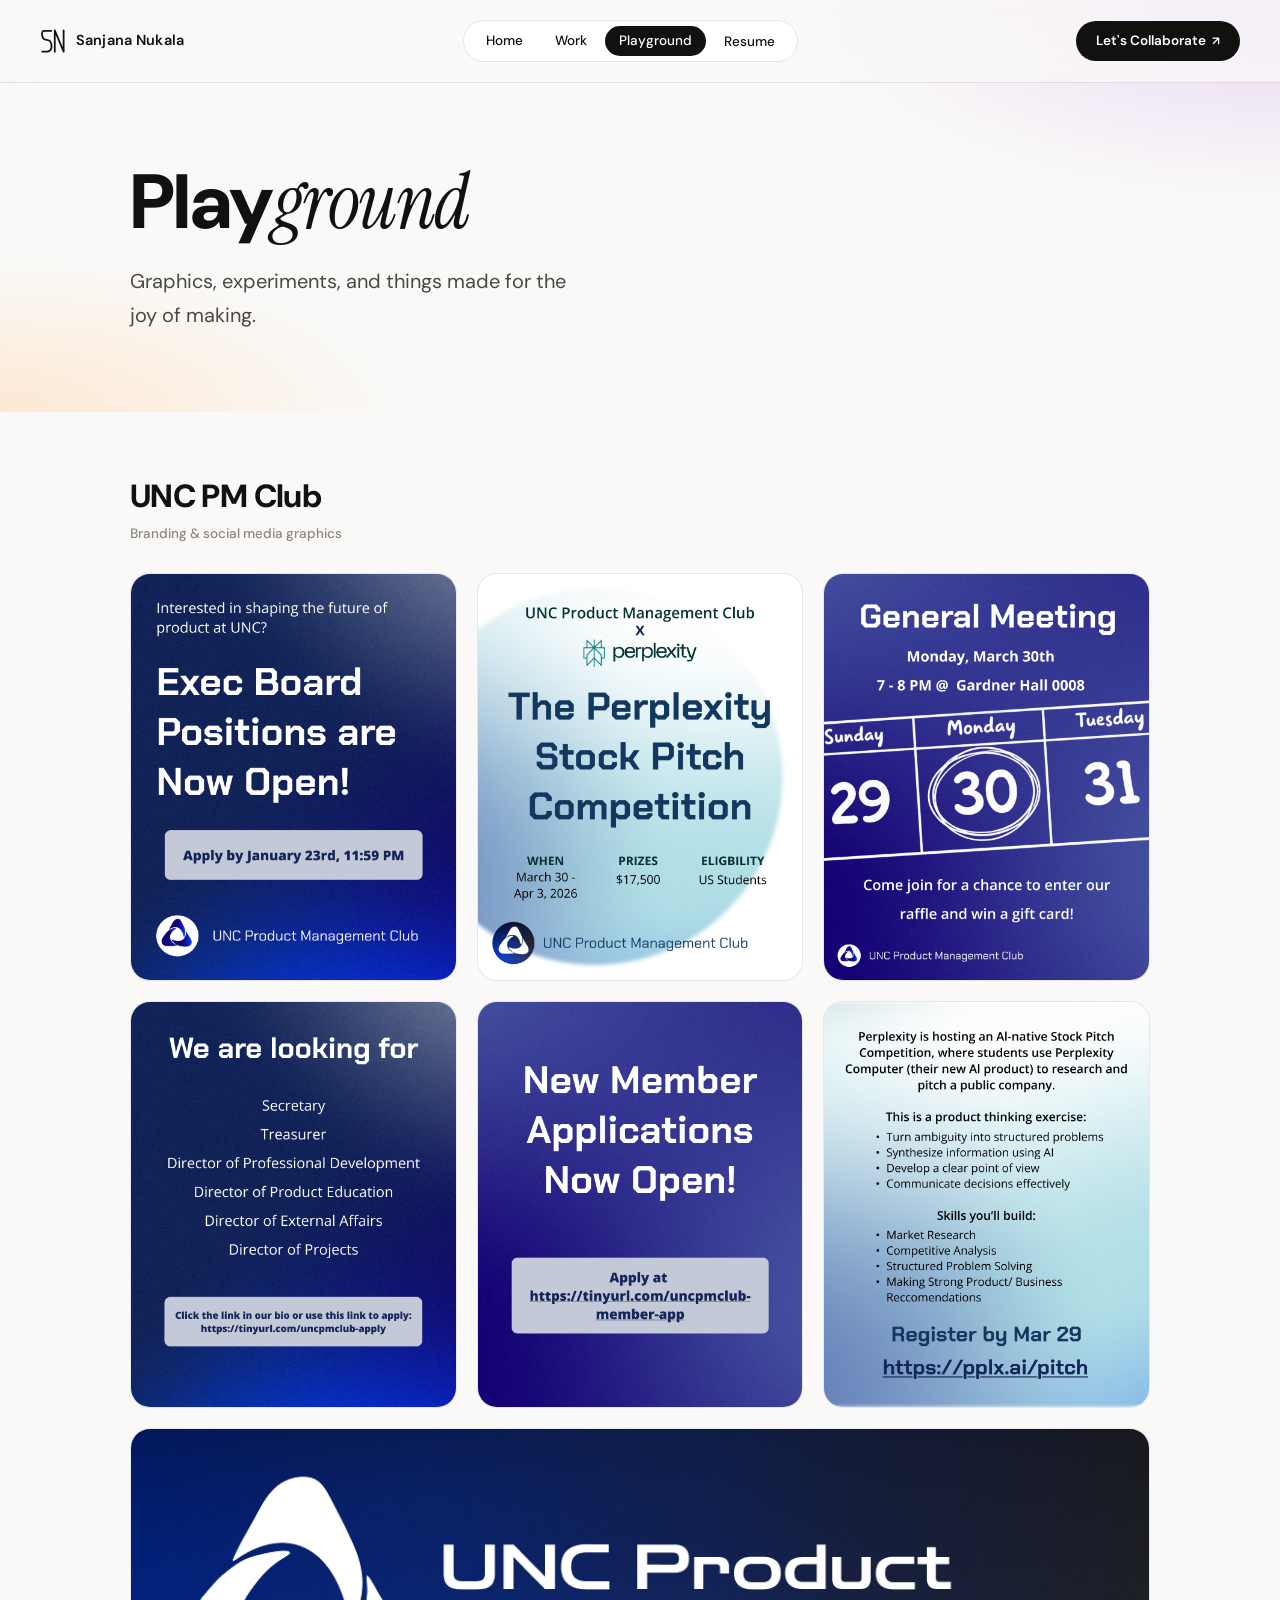
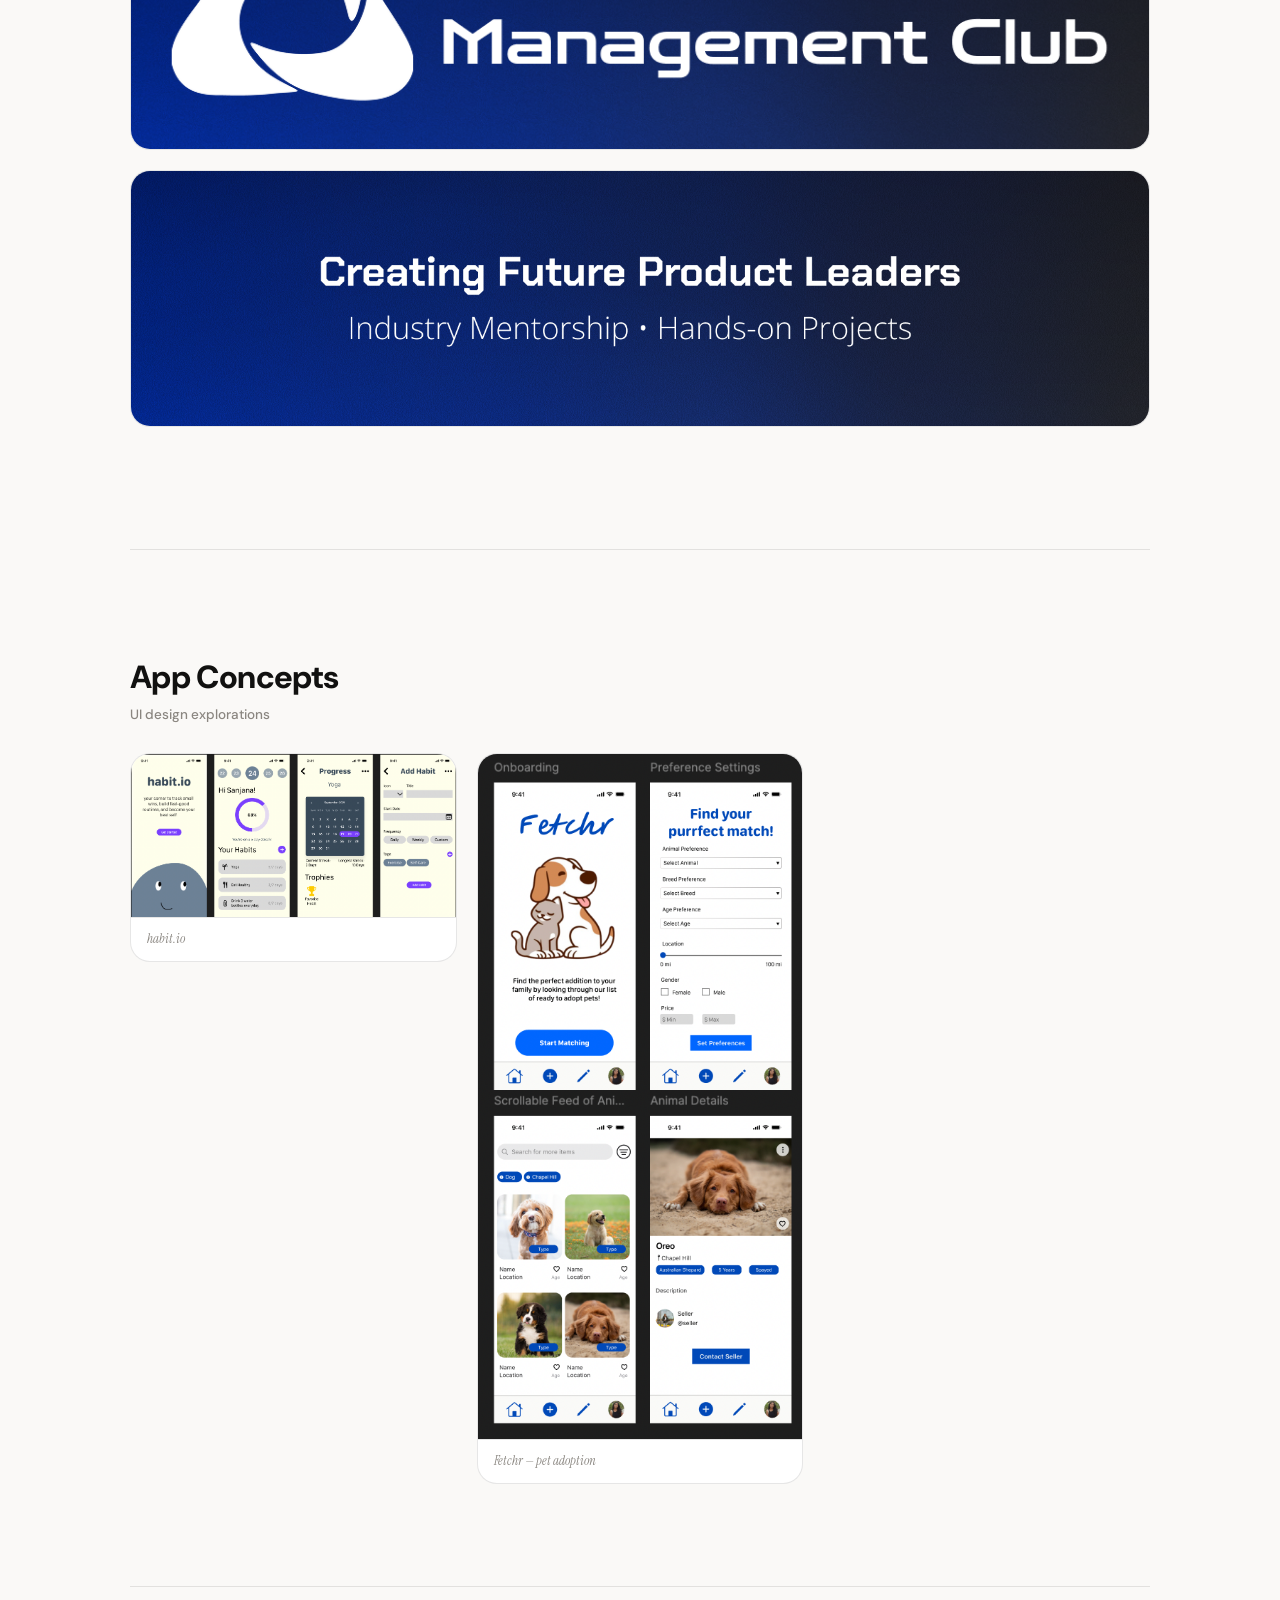
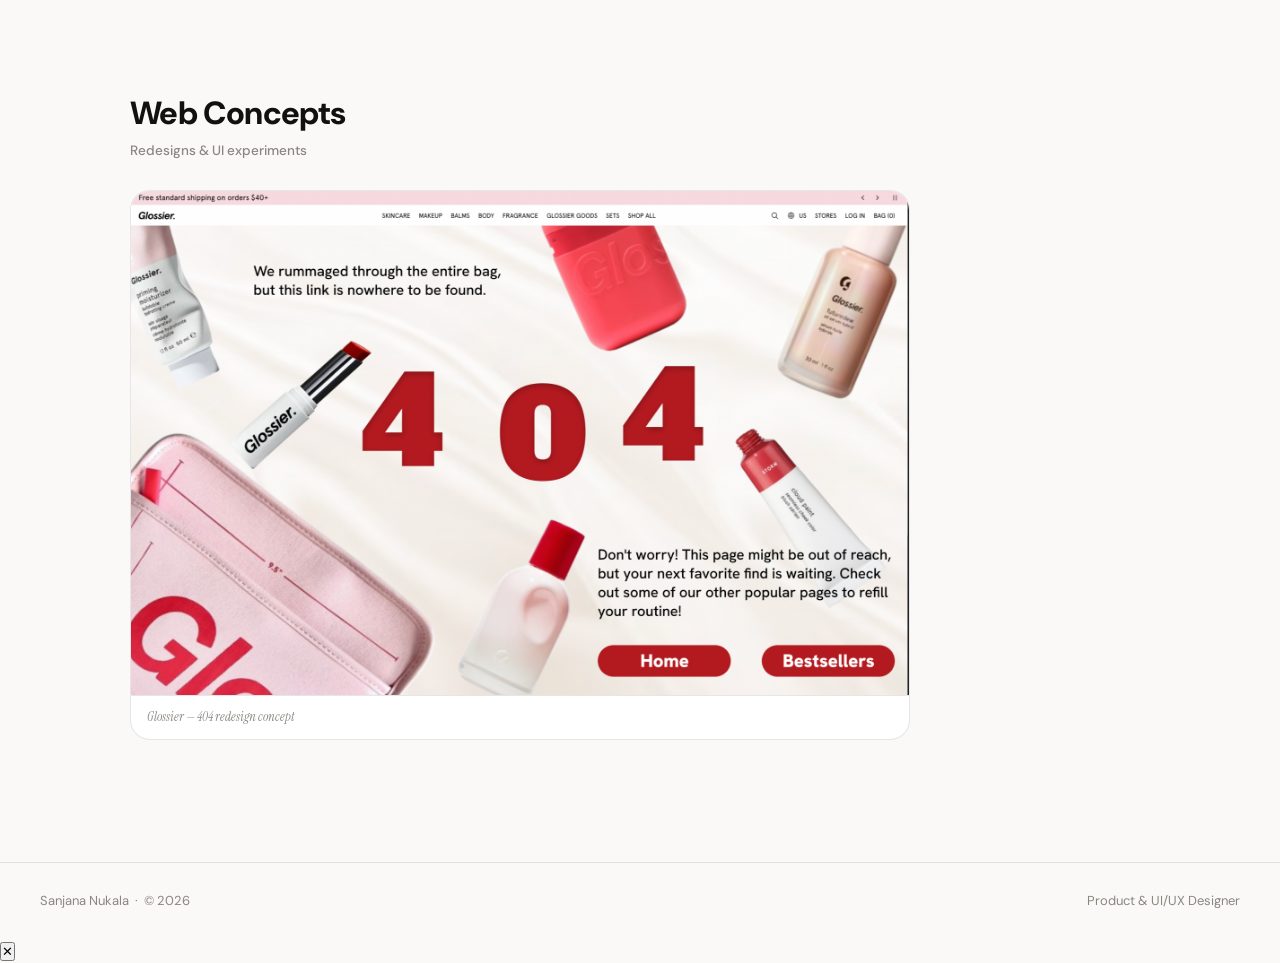
==== playground/index.html @ 4ff10755 "Playground page" ====
<!DOCTYPE html>
<html lang="en">
<head>
  <meta charset="UTF-8" />
  <meta name="viewport" content="width=device-width, initial-scale=1.0" />
  <meta name="description" content="Playground — Sanjana Nukala's graphics, experiments, and creative work." />
  <title>Playground — Sanjana Nukala</title>
  <link rel="stylesheet" href="../css/global.css" />
  <link rel="stylesheet" href="../css/playground.css" />
</head>
<body>

  <!-- ── NAV ──────────────────────────────────────────────── -->
  <nav class="nav">
    <a href="/" class="nav-logo">
      <svg viewBox="0 0 44 44" fill="none" xmlns="http://www.w3.org/2000/svg" aria-hidden="true">
        <path d="M19 5H6C2 5 2 20 11 20C21 20 23 37 13 40H4"
              stroke="currentColor" stroke-width="3" stroke-linecap="round" stroke-linejoin="round"/>
        <path d="M25 4V40 M25 4L40 40 M40 4V40"
              stroke="currentColor" stroke-width="3" stroke-linecap="round" stroke-linejoin="round"/>
      </svg>
      Sanjana Nukala
    </a>
    <div class="nav-links">
      <a href="/">Home</a>
      <a href="/work/">Work</a>
      <a href="/playground/" class="active">Playground</a>
      <button data-resume-trigger>Resume</button>
    </div>
    <a href="mailto:hello@youremail.com" class="nav-cta">Let's Collaborate</a>
  </nav>

  <!-- ── HERO ─────────────────────────────────────────────── -->
  <section class="pg-hero">
    <div class="container">
      <h1>Play<em>ground</em></h1>
      <p class="t-large">
        Graphics, experiments, and things made for the joy of making.
      </p>
    </div>
  </section>

  <!-- ── GALLERY ───────────────────────────────────────────── -->
  <div class="container">

    <!-- ── UNC PM Club ── -->
    <div class="pg-section reveal">
      <h2 class="pg-section-title">UNC PM Club</h2>
      <p class="pg-section-sub">Branding &amp; social media graphics</p>
    </div>
    <div class="pg-gallery">
      <figure class="pg-item reveal">
        <img src="../resources/playground/UNC PM Club/Instagram post - 1.png" alt="Exec Board Positions Open — UNC PM Club" data-lightbox />
      </figure>
      <figure class="pg-item reveal">
        <img src="../resources/playground/UNC PM Club/Instagram post - 2.png" alt="UNC PM Club Instagram post 2" data-lightbox />
      </figure>
      <figure class="pg-item reveal">
        <img src="../resources/playground/UNC PM Club/Perplexity Post.png" alt="UNC PM Club × Perplexity Stock Pitch Competition" data-lightbox />
      </figure>
      <figure class="pg-item reveal">
        <img src="../resources/playground/UNC PM Club/Instagram post - 3.png" alt="UNC PM Club Instagram post 3" data-lightbox />
      </figure>
      <figure class="pg-item reveal">
        <img src="../resources/playground/UNC PM Club/Instagram post - 5.png" alt="UNC PM Club Instagram post 5" data-lightbox />
      </figure>
      <figure class="pg-item reveal">
        <img src="../resources/playground/UNC PM Club/Perplexity Post 2.png" alt="UNC PM Club × Perplexity post 2" data-lightbox />
      </figure>
      <figure class="pg-item pg-item--wide reveal">
        <img src="../resources/playground/UNC PM Club/Banner.png" alt="UNC PM Club Banner" data-lightbox />
      </figure>
      <figure class="pg-item pg-item--wide reveal">
        <img src="../resources/playground/UNC PM Club/Linkdln Banner with Copy.png" alt="UNC PM Club LinkedIn Banner" data-lightbox />
      </figure>
    </div>

    <!-- ── App Concepts ── -->
    <div class="pg-section reveal">
      <h2 class="pg-section-title">App Concepts</h2>
      <p class="pg-section-sub">UI design explorations</p>
    </div>
    <div class="pg-gallery">
      <figure class="pg-item reveal">
        <img src="../resources/playground/habit-io.png" alt="habit.io — habit tracking app concept" data-lightbox />
        <figcaption>habit.io</figcaption>
      </figure>
      <figure class="pg-item reveal">
        <img src="../resources/playground/fetchr.png" alt="Fetchr — pet adoption app concept" data-lightbox />
        <figcaption>Fetchr — pet adoption</figcaption>
      </figure>
    </div>

    <!-- ── Web Concepts ── -->
    <div class="pg-section reveal">
      <h2 class="pg-section-title">Web Concepts</h2>
      <p class="pg-section-sub">Redesigns &amp; UI experiments</p>
    </div>
    <div class="pg-gallery pg-gallery--single">
      <figure class="pg-item reveal">
        <img src="../resources/playground/404-design.png" alt="Glossier 404 page redesign concept" data-lightbox />
        <figcaption>Glossier — 404 redesign concept</figcaption>
      </figure>
    </div>

  </div>

  <!-- ── FOOTER ────────────────────────────────────────────── -->
  <footer class="site-footer">
    <p>Sanjana Nukala &nbsp;·&nbsp; © 2026</p>
    <p>Product & UI/UX Designer</p>
  </footer>

  <script src="../js/main.js"></script>
</body>
</html>
---- css/global.css ----
/* ============================================================
   GLOBAL.CSS — Sanjana Nukala Portfolio
   Shared tokens, components, and utilities
   ============================================================ */

/* ── Google Fonts ────────────────────────────────────────── */
@import url('https://fonts.googleapis.com/css2?family=DM+Sans:ital,opsz,wght@0,9..40,300..800;1,9..40,300..800&family=Instrument+Serif:ital@0;1&display=swap');

/* ── CSS Variables ───────────────────────────────────────── */
:root {
  /* Colors */
  --bg:          #faf9f7;
  --bg-warm:     #fdf6ee;
  --bg-cool:     #eef4fb;
  --ink:         #111110;
  --ink-mid:     #4a4845;
  --ink-soft:    #8a8680;
  --border:      rgba(17,17,16,0.10);
  --tag-bg:      rgba(17,17,16,0.07);
  --tag-text:    #2c2c2a;

  /* Typography */
  --serif:  'Instrument Serif', Georgia, serif;
  --sans:   'DM Sans', system-ui, sans-serif;

  /* Spacing */
  --section-pad: clamp(60px, 8vw, 120px);
  --page-pad:    40px;
  --radius:      14px;
  --radius-lg:   20px;
  --radius-full: 99px;

  /* Shadows */
  --shadow-sm:  0 2px 12px rgba(0,0,0,0.05);
  --shadow-md:  0 8px 28px rgba(0,0,0,0.07);
  --shadow-lg:  0 20px 60px rgba(0,0,0,0.09);
}

/* ── Reset ───────────────────────────────────────────────── */
*, *::before, *::after { box-sizing: border-box; margin: 0; padding: 0; }
html { scroll-behavior: smooth; }
body {
  font-family: var(--sans);
  background: var(--bg);
  color: var(--ink);
  -webkit-font-smoothing: antialiased;
  overflow-x: hidden;
  line-height: 1.5;
}
img  { display: block; max-width: 100%; }
a    { text-decoration: none; color: inherit; }
ul   { list-style: none; }

/* ── Typography ─────────────────────────────────────────── */
.t-serif   { font-family: var(--serif); }
.t-italic  { font-family: var(--serif); font-style: italic; font-weight: 400; }
.t-label   {
  font-size: 11px; font-weight: 700;
  letter-spacing: 0.10em; text-transform: uppercase;
  color: var(--ink-soft);
}
.t-body    { font-size: clamp(15px, 1.3vw, 17px); color: var(--ink-mid); line-height: 1.75; }
.t-large   { font-size: clamp(17px, 1.6vw, 20px); color: var(--ink-mid); line-height: 1.7; }

/* ── Layout ─────────────────────────────────────────────── */
.container  { max-width: 1100px; margin: 0 auto; padding: 0 var(--page-pad); }
.section    { padding: var(--section-pad) 0; border-bottom: 1px solid var(--border); }
.section:last-of-type { border-bottom: none; }
.divider    { border: none; border-top: 1px solid var(--border); }

/* ── NAV ─────────────────────────────────────────────────── */
.nav {
  position: fixed; top: 0; left: 0; right: 0; z-index: 100;
  display: flex; align-items: center; justify-content: space-between;
  padding: 20px var(--page-pad);
  background: rgba(250,249,247,0.72);
  backdrop-filter: blur(18px);
  -webkit-backdrop-filter: blur(18px);
  border-bottom: 1px solid var(--border);
}
.nav-logo {
  display: flex; align-items: center; gap: 10px;
  font-weight: 600; font-size: 14.5px; letter-spacing: 0.01em;
}
.nav-logo svg { width: 26px; height: 26px; }
.nav-links {
  display: flex; align-items: center; gap: 4px;
  background: white; border: 1px solid var(--border);
  border-radius: var(--radius-full); padding: 5px 8px;
}
.nav-links a {
  font-size: 13.5px; font-weight: 500; padding: 5px 14px;
  border-radius: var(--radius-full); transition: background 0.2s, color 0.2s;
}
.nav-links a.active { background: var(--ink); color: white; }
.nav-links a:hover:not(.active) { background: rgba(0,0,0,0.05); }
.nav-cta {
  background: var(--ink); color: white;
  border-radius: var(--radius-full); padding: 10px 20px;
  font-size: 13.5px; font-weight: 600;
  display: flex; align-items: center; gap: 6px;
  transition: opacity 0.2s;
}
.nav-cta::after { content: "↗"; font-size: 12px; }
.nav-cta:hover  { opacity: 0.8; }

/* ── FOOTER ──────────────────────────────────────────────── */
.site-footer {
  border-top: 1px solid var(--border);
  padding: 28px var(--page-pad);
  display: flex; justify-content: space-between; align-items: center;
}
.site-footer p { font-size: 13px; color: var(--ink-soft); }

/* Footer case-study prev/next nav */
.footer-nav {
  padding: 60px 0;
  border-top: 1px solid var(--border);
  display: flex; justify-content: space-between; align-items: center;
}
.footer-nav-link { display: flex; flex-direction: column; gap: 6px; }
.footer-nav-link.right { text-align: right; }
.footer-nav-link .nav-dir  { font-size: 11px; font-weight: 700; letter-spacing: 0.1em; text-transform: uppercase; color: var(--ink-soft); }
.footer-nav-link .nav-title { font-size: clamp(16px, 2vw, 22px); font-weight: 800; letter-spacing: -0.025em; transition: opacity 0.2s; }
.footer-nav-link:hover .nav-title { opacity: 0.45; }

/* ── CHIPS & TAGS ────────────────────────────────────────── */
.chip {
  border: 1px solid var(--border); border-radius: var(--radius-full);
  padding: 7px 16px; font-size: 13px; font-weight: 500;
  background: rgba(255,255,255,0.7); display: inline-block;
}
.tag {
  display: inline-flex; align-items: center; gap: 6px;
  background: var(--tag-bg); color: var(--tag-text);
  border-radius: var(--radius-full); padding: 6px 14px;
  font-size: 12px; font-weight: 600; letter-spacing: 0.04em;
  text-transform: uppercase;
}
.tag.dot::before {
  content: ""; width: 7px; height: 7px; border-radius: 50%;
  background: #3b82f6; flex-shrink: 0;
}

/* ── CARDS ───────────────────────────────────────────────── */
.card {
  background: white; border: 1px solid var(--border);
  border-radius: 16px; overflow: hidden;
  transition: transform 0.25s ease, box-shadow 0.25s ease;
}
.card:hover { transform: translateY(-4px); box-shadow: var(--shadow-md); }
.card-body { padding: 24px; }

/* ── CALLOUT ─────────────────────────────────────────────── */
.callout {
  background: linear-gradient(135deg, var(--bg-cool), var(--bg-warm));
  border: 1px solid var(--border);
  border-radius: var(--radius-lg);
  padding: 36px 40px;
  margin: 40px 0;
}
.callout p {
  font-family: var(--serif); font-style: italic;
  font-size: clamp(18px, 2vw, 24px); line-height: 1.55;
}

/* ── BUTTONS ─────────────────────────────────────────────── */
.btn {
  display: inline-flex; align-items: center; gap: 8px;
  border-radius: var(--radius-full); padding: 11px 24px;
  font-family: var(--sans); font-size: 14px; font-weight: 600;
  transition: opacity 0.2s, transform 0.15s;
  cursor: pointer;
}
.btn:hover { opacity: 0.85; transform: translateY(-1px); }
.btn-dark  { background: var(--ink); color: white; }
.btn-light { background: white; color: var(--ink); border: 1px solid var(--border); }
.btn::after { content: "↗"; font-size: 11px; }

/* ── SCROLL REVEAL ───────────────────────────────────────── */
.reveal {
  opacity: 0; transform: translateY(22px);
  transition: opacity 0.75s ease, transform 0.75s ease;
}
.reveal.visible { opacity: 1; transform: none; }

/* ── ANIMATIONS ──────────────────────────────────────────── */
@keyframes fadeUp {
  from { opacity: 0; transform: translateY(18px); }
  to   { opacity: 1; transform: translateY(0); }
}
@keyframes fadeIn {
  from { opacity: 0; }
  to   { opacity: 1; }
}

/* ── RESUME NAV BUTTON ───────────────────────────────────── */
.nav-links [data-resume-trigger] {
  font-size: 13.5px; font-weight: 500; padding: 5px 14px;
  border-radius: var(--radius-full);
  transition: background 0.2s, color 0.2s;
  background: none; border: none; cursor: pointer;
  color: inherit; font-family: var(--sans);
}
.nav-links [data-resume-trigger]:hover { background: rgba(0,0,0,0.05); }

/* ── RESUME MODAL ────────────────────────────────────────── */
#resume-modal {
  display: none;
  position: fixed; inset: 0; z-index: 1000;
  align-items: center; justify-content: center;
  padding: 24px;
}
#resume-modal.open { display: flex; }
.resume-modal-backdrop {
  position: absolute; inset: 0;
  background: rgba(17,17,16,0.55);
  backdrop-filter: blur(10px);
  -webkit-backdrop-filter: blur(10px);
}
.resume-modal-panel {
  position: relative; z-index: 1;
  background: white; border-radius: 20px;
  width: 100%; max-width: 860px;
  height: 90vh; max-height: 1000px;
  display: flex; flex-direction: column;
  overflow: hidden;
  box-shadow: var(--shadow-lg);
  animation: modalSlideUp 0.25s ease;
}
@keyframes modalSlideUp {
  from { opacity: 0; transform: translateY(16px) scale(0.98); }
  to   { opacity: 1; transform: none; }
}
.resume-modal-toolbar {
  display: flex; align-items: center; justify-content: space-between;
  padding: 14px 20px;
  border-bottom: 1px solid var(--border);
  background: white; flex-shrink: 0;
}
.resume-modal-title {
  font-size: 13.5px; font-weight: 600; color: var(--ink);
}
.resume-modal-actions { display: flex; align-items: center; gap: 10px; }
.resume-open-link {
  font-size: 12px; font-weight: 700; color: var(--ink);
  background: var(--tag-bg); border: 1px solid var(--border);
  border-radius: 99px; padding: 5px 14px;
  display: inline-flex; align-items: center; gap: 5px;
  transition: background 0.2s;
}
.resume-open-link::after { content: "↗"; font-size: 10px; }
.resume-open-link:hover { background: var(--border); }
.resume-modal-close {
  width: 32px; height: 32px; border-radius: 50%;
  background: var(--tag-bg); border: 1px solid var(--border);
  font-size: 14px; cursor: pointer; color: var(--ink-mid);
  display: flex; align-items: center; justify-content: center;
  transition: background 0.2s, color 0.2s;
}
.resume-modal-close:hover { background: var(--ink); color: white; }
.resume-modal-frame {
  flex: 1; border: none; width: 100%;
  background: #f5f5f3;
}

/* ── RESPONSIVE ──────────────────────────────────────────── */
@media (max-width: 900px) {
  :root { --page-pad: 20px; }
  .nav-cta { display: none; }
  .footer-nav { flex-direction: column; gap: 40px; text-align: center; }
  .footer-nav-link.right { text-align: center; }
  .site-footer { flex-direction: column; gap: 10px; text-align: center; }
}
@media (max-width: 600px) {
  #resume-modal { padding: 12px; }
  .resume-modal-panel { height: 95vh; border-radius: 14px; }
}
---- css/playground.css ----
/* ============================================================
   PLAYGROUND.CSS — playground/index.html
   ============================================================ */

/* ── HERO ────────────────────────────────────────────────── */
.pg-hero {
  padding: 160px var(--page-pad) 80px;
  background:
    radial-gradient(ellipse 60% 80% at 100% 0%,   #e8d5f5 0%, transparent 60%),
    radial-gradient(ellipse 50% 60% at 0%   100%, #fde8d3 0%, transparent 60%),
    var(--bg);
}
.pg-hero h1 {
  font-size: clamp(42px, 6vw, 86px);
  font-weight: 800; letter-spacing: -0.02em; line-height: 1.1;
  opacity: 0; animation: fadeUp 0.8s 0.1s ease forwards;
}
.pg-hero h1 em {
  font-family: var(--serif); font-style: italic; font-weight: 400;
}
.pg-hero p {
  margin-top: 20px; max-width: 440px;
  opacity: 0; animation: fadeUp 0.8s 0.25s ease forwards;
}

/* ── SECTION HEADERS ─────────────────────────────────────── */
.pg-section {
  padding: var(--section-pad) 0 28px;
  border-top: 1px solid var(--border);
}
.pg-section:first-of-type { border-top: none; padding-top: 60px; }
.pg-section-title {
  font-size: clamp(22px, 2.8vw, 32px);
  font-weight: 800; letter-spacing: -0.02em;
}
.pg-section-sub {
  font-size: 13.5px; color: var(--ink-soft);
  margin-top: 4px; font-weight: 500;
}

/* ── GALLERY ─────────────────────────────────────────────── */
.pg-gallery {
  padding-bottom: var(--section-pad);
  columns: 3;
  column-gap: 20px;
}
.pg-gallery--single {
  columns: 1;
  max-width: 780px;
}

.pg-item {
  break-inside: avoid;
  margin-bottom: 20px;
  border-radius: var(--radius-lg);
  overflow: hidden;
  border: 1px solid var(--border);
  background: white;
  cursor: zoom-in;
  transition: transform 0.3s ease, box-shadow 0.3s ease;
}
.pg-item:hover {
  transform: translateY(-4px);
  box-shadow: var(--shadow-md);
}
.pg-item img {
  width: 100%; height: auto; display: block;
}
.pg-item figcaption {
  padding: 12px 16px;
  font-size: 12.5px; color: var(--ink-soft);
  font-family: var(--serif); font-style: italic;
  border-top: 1px solid var(--border);
}

/* Wide items (banners) span all columns */
.pg-item--wide {
  column-span: all;
}
.pg-item--wide img {
  max-height: 320px;
  object-fit: cover;
  object-position: center;
}

/* ── EMPTY STATE ─────────────────────────────────────────── */
.pg-empty {
  column-span: all;
  display: flex; align-items: center; justify-content: center;
  min-height: 320px;
  border: 1.5px dashed var(--border);
  border-radius: var(--radius-lg);
  text-align: center;
  color: var(--ink-soft);
  font-size: 15px; line-height: 1.7;
}
.pg-empty code {
  font-family: monospace; font-size: 13px;
  background: var(--tag-bg); padding: 2px 6px; border-radius: 4px;
  color: var(--ink-mid);
}

/* ── RESPONSIVE ──────────────────────────────────────────── */
@media (max-width: 900px) {
  .pg-gallery { columns: 2; }
}
@media (max-width: 560px) {
  .pg-gallery { columns: 1; }
}
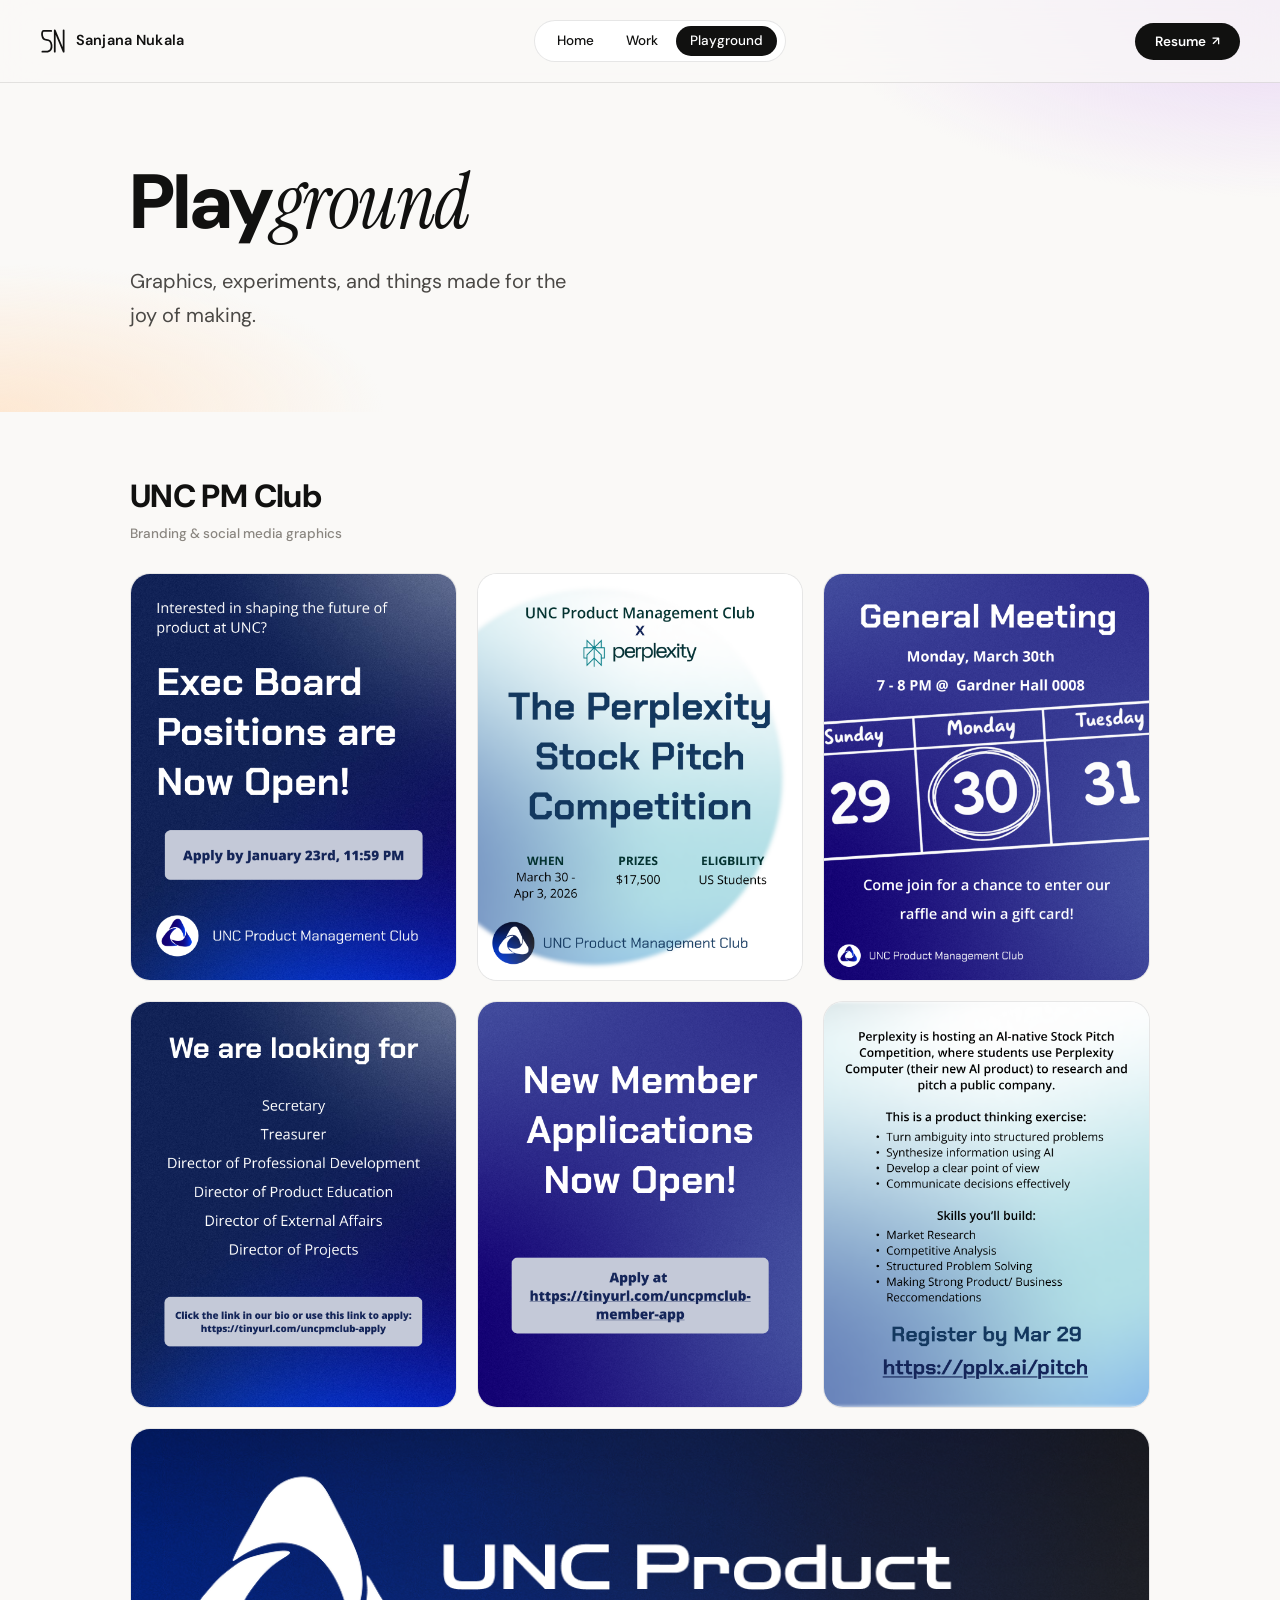
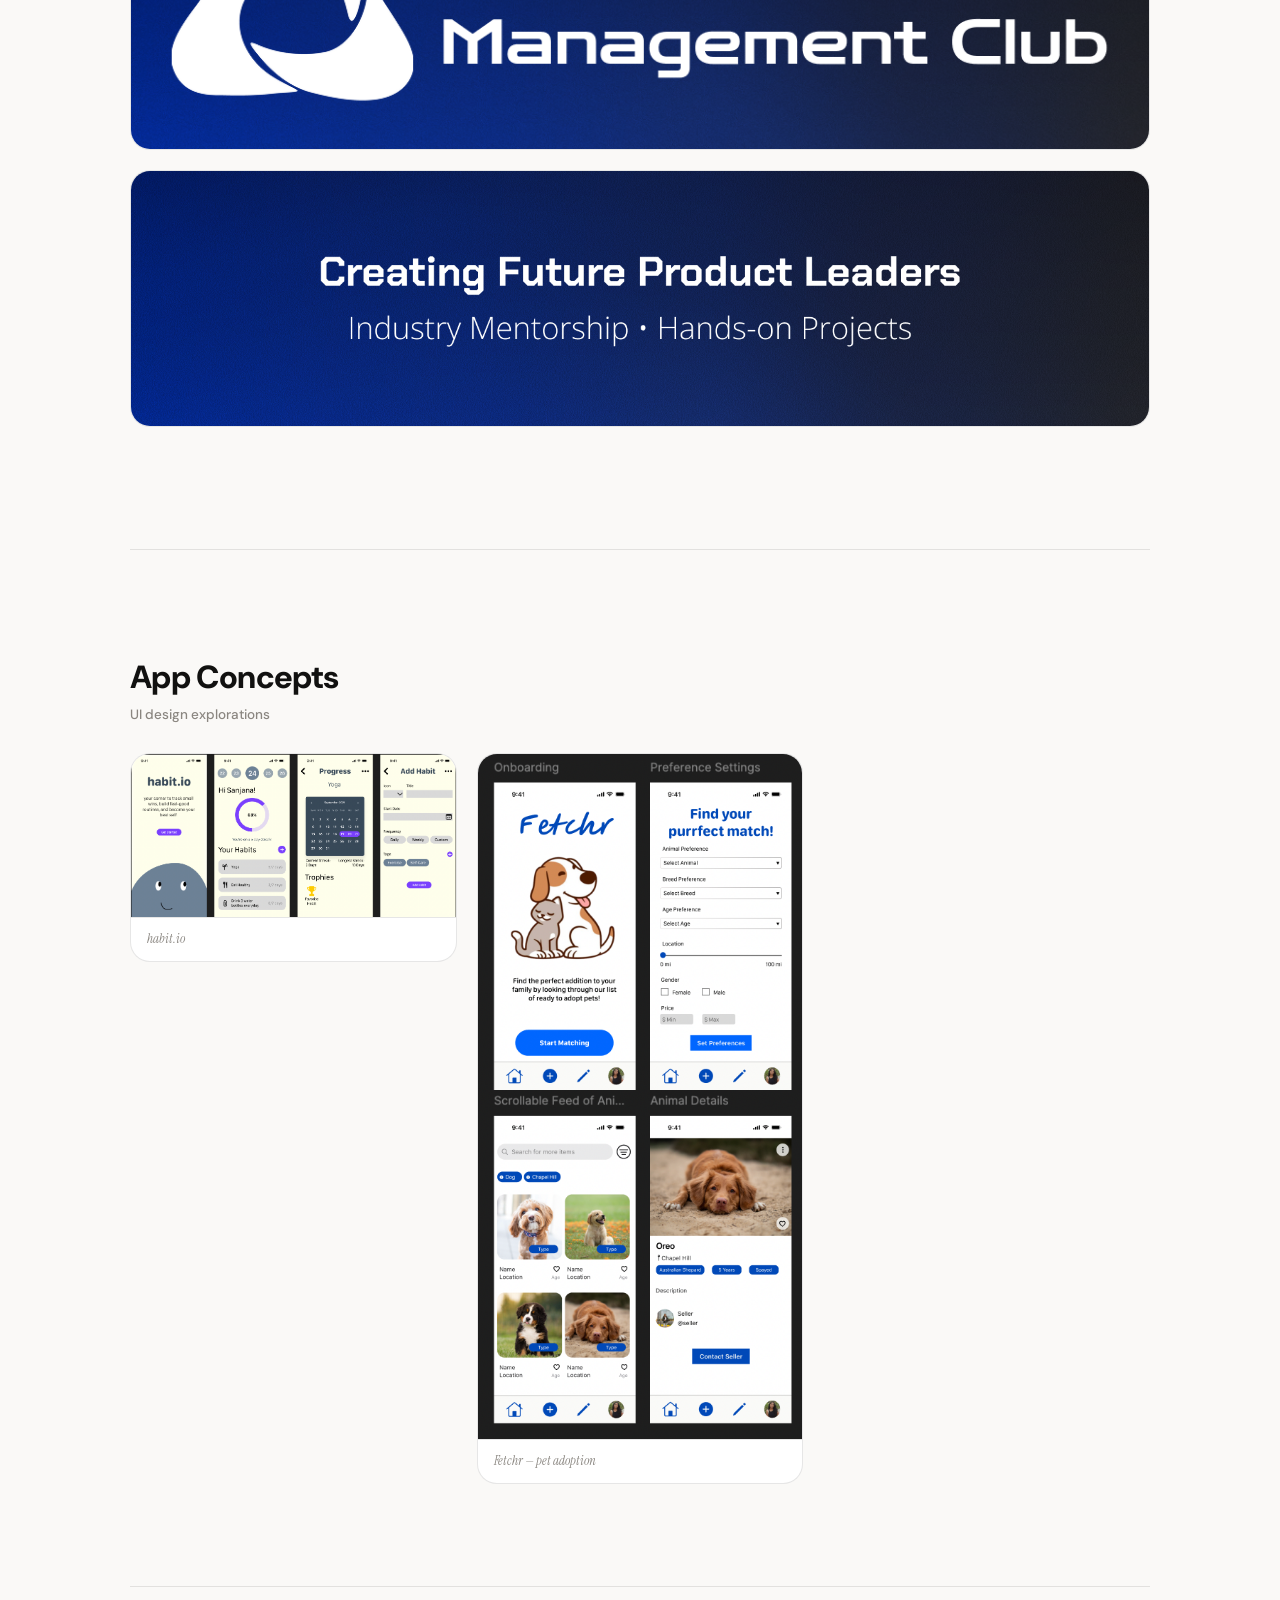
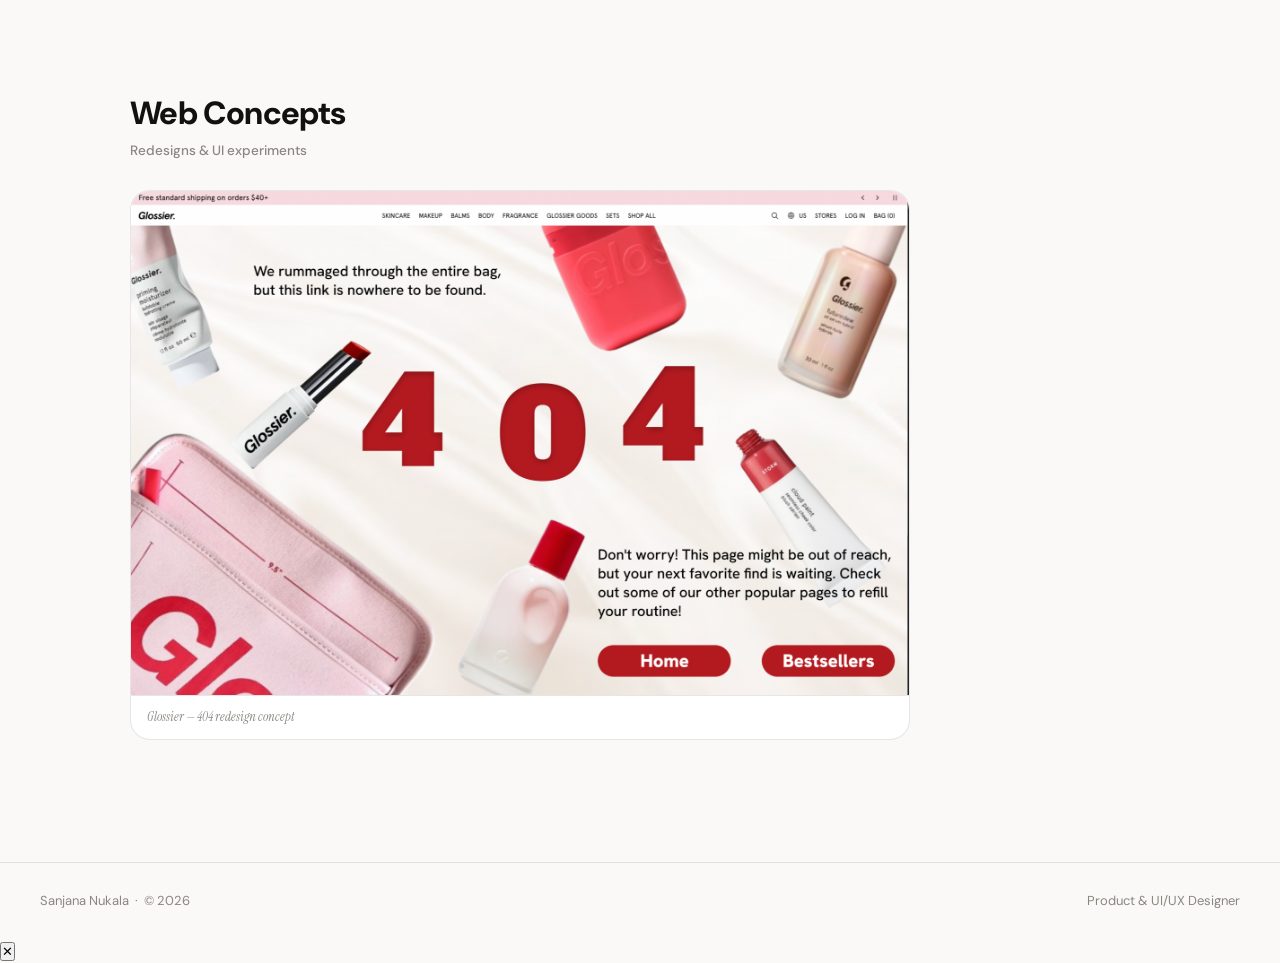
==== commit bc2fd105: "Updated structure" ====
--- a/playground/index.html
+++ b/playground/index.html
@@ -10,25 +10,7 @@
 </head>
 <body>
 
-  <!-- ── NAV ──────────────────────────────────────────────── -->
-  <nav class="nav">
-    <a href="/" class="nav-logo">
-      <svg viewBox="0 0 44 44" fill="none" xmlns="http://www.w3.org/2000/svg" aria-hidden="true">
-        <path d="M19 5H6C2 5 2 20 11 20C21 20 23 37 13 40H4"
-              stroke="currentColor" stroke-width="3" stroke-linecap="round" stroke-linejoin="round"/>
-        <path d="M25 4V40 M25 4L40 40 M40 4V40"
-              stroke="currentColor" stroke-width="3" stroke-linecap="round" stroke-linejoin="round"/>
-      </svg>
-      Sanjana Nukala
-    </a>
-    <div class="nav-links">
-      <a href="/">Home</a>
-      <a href="/work/">Work</a>
-      <a href="/playground/" class="active">Playground</a>
-      <button data-resume-trigger>Resume</button>
-    </div>
-    <a href="mailto:hello@youremail.com" class="nav-cta">Let's Collaborate</a>
-  </nav>
+  <site-header></site-header>
 
   <!-- ── HERO ─────────────────────────────────────────────── -->
   <section class="pg-hero">
--- a/css/global.css
+++ b/css/global.css
@@ -69,6 +69,7 @@
 .divider    { border: none; border-top: 1px solid var(--border); }
 
 /* ── NAV ─────────────────────────────────────────────────── */
+site-header { display: block; }
 .nav {
   position: fixed; top: 0; left: 0; right: 0; z-index: 100;
   display: flex; align-items: center; justify-content: space-between;
@@ -99,6 +100,7 @@
   border-radius: var(--radius-full); padding: 10px 20px;
   font-size: 13.5px; font-weight: 600;
   display: flex; align-items: center; gap: 6px;
+  border: none; cursor: pointer; font-family: var(--sans);
   transition: opacity 0.2s;
 }
 .nav-cta::after { content: "↗"; font-size: 12px; }
@@ -264,15 +266,64 @@
   background: #f5f5f3;
 }
 
+/* ── NAV HAMBURGER ───────────────────────────────────────── */
+.nav-hamburger {
+  display: none;
+  background: white; border: 1px solid var(--border); cursor: pointer;
+  width: 36px; height: 36px;
+  align-items: center; justify-content: center;
+  border-radius: 8px; padding: 0; flex-shrink: 0;
+  color: var(--ink); transition: background 0.2s;
+}
+.nav-hamburger svg,
+.nav-hamburger line {
+  pointer-events: none;
+}
+.nav-hamburger:hover { background: rgba(0,0,0,0.04); }
+
+/* ── MOBILE NAV MENU ─────────────────────────────────────── */
+.nav-mobile-menu {
+  display: none;
+  position: fixed; top: calc(var(--site-header-height, 65px) + 1px); left: 0; right: 0; z-index: 120;
+  background: var(--bg); border-top: 1px solid var(--border);
+  padding: 12px 20px 28px;
+  flex-direction: column; gap: 2px;
+  box-shadow: 0 20px 40px rgba(0,0,0,0.08);
+}
+.nav-mobile-menu.open { display: flex; }
+.nav-mobile-menu a,
+.nav-mobile-menu button {
+  display: block; width: 100%; text-align: left;
+  font-size: 15px; font-weight: 500; padding: 12px 16px;
+  border-radius: var(--radius); border: none; background: none;
+  cursor: pointer; color: var(--ink); font-family: var(--sans);
+  letter-spacing: 0; transition: background 0.15s;
+}
+.nav-mobile-menu a:hover,
+.nav-mobile-menu button:hover { background: rgba(0,0,0,0.04); }
+.nav-mobile-menu a.active { background: var(--ink); color: white; }
+
+/* ── RESPONSIVE UTILITY GRIDS ────────────────────────────── */
+.rg-3 { display: grid; grid-template-columns: repeat(3, 1fr); gap: 16px; }
+.rg-2 { display: grid; grid-template-columns: repeat(2, 1fr); gap: 16px; }
+
 /* ── RESPONSIVE ──────────────────────────────────────────── */
 @media (max-width: 900px) {
   :root { --page-pad: 20px; }
-  .nav-cta { display: none; }
   .footer-nav { flex-direction: column; gap: 40px; text-align: center; }
   .footer-nav-link.right { text-align: center; }
   .site-footer { flex-direction: column; gap: 10px; text-align: center; }
+  .rg-3 { grid-template-columns: repeat(2, 1fr); }
+}
+@media (max-width: 640px) {
+  .nav-cta { display: none; }
+  .nav-links { display: none; }
+  .nav-hamburger { display: flex; }
+  .nav-hamburger { position: relative; z-index: 121; }
 }
 @media (max-width: 600px) {
   #resume-modal { padding: 12px; }
   .resume-modal-panel { height: 95vh; border-radius: 14px; }
-}
+  .rg-3 { grid-template-columns: 1fr; }
+  .rg-2 { grid-template-columns: 1fr; }
+}
--- a/css/playground.css
+++ b/css/playground.css
@@ -107,3 +107,6 @@
 @media (max-width: 560px) {
   .pg-gallery { columns: 1; }
 }
+@media (max-width: 640px) {
+  .pg-hero { padding: 110px var(--page-pad) 56px; }
+}
